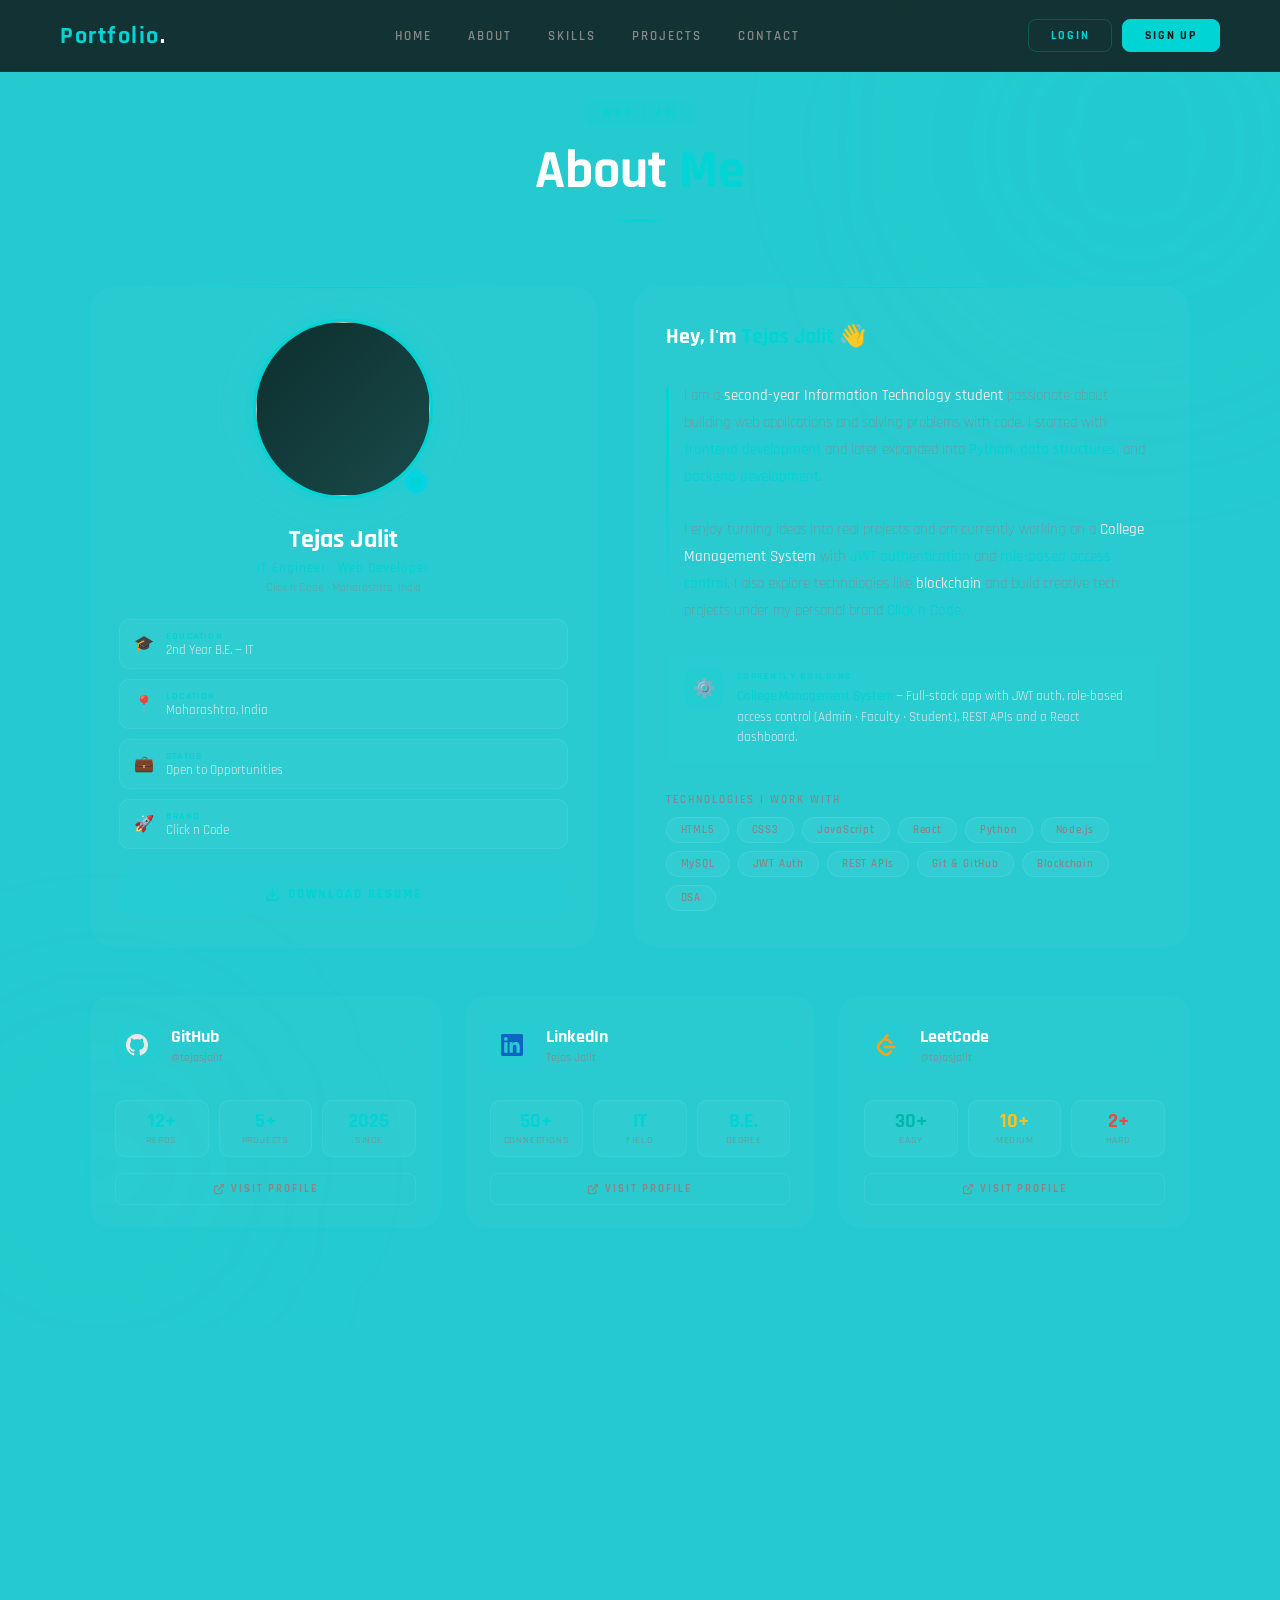
==== about.html @ 6018c525 "Add files via upload added all" ====
<!DOCTYPE html>
<html lang="en">

<head>
    <meta charset="UTF-8" />
    <meta name="viewport" content="width=device-width, initial-scale=1.0" />
    <title>Click n Code — Tejas Jalit</title>

    <!-- Google Font -->
    <link href="https://fonts.googleapis.com/css2?family=Poppins:wght@400;500;600;700&display=swap" rel="stylesheet">

    <!-- CSS Files -->
    <link rel="stylesheet" href="css/style.css" />
    <link rel="stylesheet" href="css/resposive.css" />
</head>
  <style>
    *, *::before, *::after { box-sizing: border-box; margin: 0; padding: 0; }

    :root {
      --bg:         #02d4eb;
      --card-bg:     rgba(255,255,255,0.03);
      --cyan:        #00d4d4;
      --cyan-dim:    rgba(0,212,212,0.10);
      --cyan-mid:    rgba(0,212,212,0.18);
      --cyan-glow:   rgba(0,212,212,0.30);
      --cyan-border: rgba(0,212,212,0.22);
      --text:        #e8e8e8;
      --muted:       #888;
      --muted2:      #555;
    }

    body {
      background: var(--bg);
      font-family: 'Exo 2', sans-serif;
      color: var(--text);
      min-height: 100vh;
    }

    /* ══ SECTION ═══════════════════════════════════ */
    .about-section {
      position: relative;
      padding: 100px 60px;
      overflow: hidden;
    }

    /* blobs */
    .blob {
      position: absolute; border-radius: 50%;
      filter: blur(100px); pointer-events: none; z-index: 0;
    }
    .blob-1 { width:450px; height:450px; background:rgba(0,212,212,0.06); top:-80px; right:-80px; }
    .blob-2 { width:320px; height:320px; background:rgba(0,212,212,0.04); bottom:0; left:-60px; }

    /* ══ HEADER ════════════════════════════════════ */
    .section-header {
      position: relative; z-index: 1;
      text-align: center; margin-bottom: 64px;
    }
    .section-tag {
      display: inline-block;
      font-family: 'Rajdhani', sans-serif;
      font-size: 11px; font-weight: 600;
      letter-spacing: 4px; text-transform: uppercase;
      color: var(--cyan);
      border: 1px solid var(--cyan-border);
      background: var(--cyan-dim);
      padding: 5px 18px; border-radius: 20px;
      margin-bottom: 16px;
    }
    .section-title {
      font-family: 'Rajdhani', sans-serif;
      font-size: clamp(36px, 5vw, 54px);
      font-weight: 700; color: #fff; line-height: 1.1;
    }
    .section-title span { color: var(--cyan); }
    .divider {
      width: 60px; height: 3px;
      background: linear-gradient(90deg, transparent, var(--cyan), transparent);
      margin: 18px auto 0; border-radius: 2px;
    }

    /* ══ MAIN LAYOUT ═══════════════════════════════ */
    .about-layout {
      position: relative; z-index: 1;
      display: grid;
      grid-template-columns: 1fr 1.1fr;
      gap: 36px;
      max-width: 1100px;
      margin: 0 auto 48px;
    }

    /* ══ LEFT – PHOTO CARD ═════════════════════════ */
    .photo-card {
      background: var(--card-bg);
      border: 1px solid var(--cyan-border);
      border-radius: 24px;
      padding: 32px 28px;
      backdrop-filter: blur(16px);
      display: flex; flex-direction: column;
      align-items: center; gap: 24px;
      position: relative; overflow: hidden;
    }
    .photo-card::before {
      content: '';
      position: absolute; top: 0; left: 10%; right: 10%; height: 1px;
      background: linear-gradient(90deg, transparent, var(--cyan), transparent);
    }

    /* photo frame */
    .about-photo-wrap { position: relative; }
    .about-photo {
      width: 180px; height: 180px;
      border-radius: 50%;
      border: 3px solid var(--cyan);
      box-shadow: 0 0 0 8px rgba(0,212,212,0.08), 0 0 40px rgba(0,212,212,0.2);
      overflow: hidden;
      transition: box-shadow 0.4s, transform 0.4s;
    }
    .about-photo:hover {
      transform: scale(1.04);
      box-shadow: 0 0 0 10px rgba(0,212,212,0.12), 0 0 60px rgba(0,212,212,0.28);
    }
    .about-photo img { width:100%; height:100%; object-fit:cover; object-position:top; display:block; }
    .photo-placeholder {
      width:100%; height:100%;
      background: linear-gradient(135deg,#0d2e2e,#1a4a4a);
      display:flex; flex-direction:column; align-items:center; justify-content:center; gap:6px;
    }
    .photo-placeholder .initials {
      font-family:'Rajdhani',sans-serif; font-size:56px; font-weight:700; color:var(--cyan); line-height:1;
    }
    .photo-placeholder .ph-sub { font-size:10px; color:var(--muted); letter-spacing:2px; text-transform:uppercase; }

    /* availability ring */
    .avail-ring {
      position: absolute; bottom: 6px; right: 6px;
      width: 22px; height: 22px; border-radius: 50%;
      background: var(--bg);
      display: flex; align-items: center; justify-content: center;
      border: 2px solid var(--bg);
    }
    .avail-dot {
      width: 12px; height: 12px; border-radius: 50%;
      background: #00d4d4;
      box-shadow: 0 0 8px var(--cyan);
      animation: pulse 2s ease infinite;
    }
    @keyframes pulse {
      0%,100%{ box-shadow:0 0 6px var(--cyan); }
      50%    { box-shadow:0 0 16px var(--cyan),0 0 28px var(--cyan-glow); }
    }

    /* name block */
    .about-name {
      text-align: center;
    }
    .about-name h3 {
      font-family: 'Rajdhani', sans-serif;
      font-size: 26px; font-weight: 700; color: #fff;
      margin-bottom: 4px;
    }
    .about-name .role {
      font-size: 13px; color: var(--cyan);
      font-weight: 500; letter-spacing: 1px;
    }
    .about-name .college {
      font-size: 12px; color: var(--muted);
      font-weight: 300; margin-top: 4px;
    }

    /* quick info pills */
    .info-pills {
      display: flex; flex-direction: column; gap: 10px; width: 100%;
    }
    .info-pill {
      display: flex; align-items: center; gap: 12px;
      padding: 10px 14px;
      background: rgba(255,255,255,0.025);
      border: 1px solid rgba(255,255,255,0.06);
      border-radius: 10px;
      font-size: 13px;
      transition: all 0.25s;
    }
    .info-pill:hover {
      background: var(--cyan-dim);
      border-color: var(--cyan-border);
    }
    .pill-icon { font-size: 16px; flex-shrink:0; }
    .pill-label { font-size: 10px; color: var(--cyan); font-weight:600; letter-spacing:1.2px; text-transform:uppercase; display:block; }
    .pill-val   { font-size: 13px; color: var(--text); font-weight:400; }

    /* download cv btn */
    .btn-cv {
      width: 100%;
      font-family: 'Rajdhani', sans-serif;
      font-size: 13px; font-weight: 700;
      letter-spacing: 2px; text-transform: uppercase;
      padding: 12px 0; border-radius: 12px;
      border: 1px solid var(--cyan-border);
      background: var(--cyan-dim);
      color: var(--cyan); cursor: pointer;
      text-decoration: none; text-align: center;
      display: flex; align-items: center; justify-content: center; gap: 8px;
      transition: all 0.3s;
    }
    .btn-cv:hover {
      background: var(--cyan-mid);
      border-color: var(--cyan);
      box-shadow: 0 0 20px var(--cyan-glow);
      transform: translateY(-2px);
    }

    /* ══ RIGHT – BIO CARD ══════════════════════════ */
    .bio-card {
      background: var(--card-bg);
      border: 1px solid var(--cyan-border);
      border-radius: 24px;
      padding: 36px 32px;
      backdrop-filter: blur(16px);
      display: flex; flex-direction: column; gap: 28px;
      position: relative; overflow: hidden;
    }
    .bio-card::before {
      content: '';
      position: absolute; top: 0; left: 10%; right: 10%; height: 1px;
      background: linear-gradient(90deg, transparent, var(--cyan), transparent);
    }

    .bio-heading {
      font-family: 'Rajdhani', sans-serif;
      font-size: 22px; font-weight: 700; color: #fff;
      margin-bottom: 4px;
    }
    .bio-heading span { color: var(--cyan); }

    /* paragraph */
    .bio-text {
      font-size: 14.5px; color: var(--muted);
      line-height: 1.85; font-weight: 300;
      position: relative;
      padding-left: 18px;
    }
    .bio-text::before {
      content: '';
      position: absolute; left: 0; top: 4px; bottom: 4px;
      width: 3px; border-radius: 2px;
      background: linear-gradient(to bottom, var(--cyan), transparent);
    }
    .bio-text strong { color: var(--text); font-weight: 500; }
    .bio-text .highlight {
      color: var(--cyan); font-weight: 500;
    }

    /* ── currently working on ── */
    .currently-card {
      background: rgba(0,212,212,0.04);
      border: 1px solid var(--cyan-border);
      border-radius: 14px;
      padding: 16px 18px;
      display: flex; align-items: flex-start; gap: 14px;
    }
    .curr-icon {
      width: 38px; height: 38px; border-radius: 10px;
      background: var(--cyan-dim); border: 1px solid var(--cyan-border);
      display: flex; align-items: center; justify-content: center;
      font-size: 18px; flex-shrink: 0;
    }
    .curr-label {
      font-size: 10px; font-weight:600; letter-spacing:1.5px;
      text-transform:uppercase; color:var(--cyan); margin-bottom:4px;
    }
    .curr-text { font-size: 13px; color: var(--text); line-height: 1.6; }
    .curr-text em { color: var(--cyan); font-style: normal; font-weight:500; }

    /* ── skill chips ── */
    .skill-chips-label {
      font-family: 'Rajdhani', sans-serif;
      font-size: 11px; font-weight:600; letter-spacing:2px;
      text-transform:uppercase; color:var(--muted); margin-bottom:10px;
    }
    .skill-chips {
      display: flex; flex-wrap: wrap; gap: 8px;
    }
    .chip {
      font-size: 11px; font-weight:600; letter-spacing:0.8px;
      padding: 5px 14px; border-radius: 20px;
      background: rgba(255,255,255,0.04);
      border: 1px solid rgba(255,255,255,0.08);
      color: var(--muted);
      transition: all 0.25s;
      cursor: default;
    }
    .chip:hover {
      background: var(--cyan-dim);
      border-color: var(--cyan-border);
      color: var(--cyan);
    }

    /* ══ PROFILE SHOWCASES ═════════════════════════ */
    .profiles-row {
      position: relative; z-index: 1;
      display: grid;
      grid-template-columns: repeat(3, 1fr);
      gap: 24px;
      max-width: 1100px;
      margin: 0 auto;
    }

    .profile-card {
      background: var(--card-bg);
      border: 1px solid var(--cyan-border);
      border-radius: 20px;
      padding: 26px 24px 22px;
      backdrop-filter: blur(16px);
      position: relative; overflow: hidden;
      text-decoration: none; color: inherit;
      transition: transform 0.35s, box-shadow 0.35s, border-color 0.35s;
      display: flex; flex-direction: column; gap: 16px;
    }
    .profile-card::before {
      content: '';
      position: absolute; inset: 0;
      background: linear-gradient(135deg, rgba(0,212,212,0.05), transparent 60%);
      opacity: 0; transition: opacity 0.35s;
    }
    /* glare */
    .profile-card::after {
      content: '';
      position: absolute; top:0; left:-80%;
      width:60%; height:100%;
      background: linear-gradient(105deg, transparent, rgba(255,255,255,0.03), transparent);
      transform: skewX(-20deg);
      transition: left 0.6s ease;
    }
    .profile-card:hover { transform: translateY(-6px); border-color: var(--cyan); box-shadow: 0 14px 44px rgba(0,212,212,0.14); }
    .profile-card:hover::before { opacity: 1; }
    .profile-card:hover::after  { left: 140%; }

    /* platform header */
    .pc-header {
      display: flex; align-items: center; gap: 12px;
    }
    .pc-logo {
      width: 44px; height: 44px; border-radius: 12px;
      background: var(--cyan-dim); border: 1px solid var(--cyan-border);
      display: flex; align-items: center; justify-content: center;
      font-size: 22px; flex-shrink: 0;
      transition: box-shadow 0.3s;
    }
    .profile-card:hover .pc-logo { box-shadow: 0 0 18px var(--cyan-glow); }
    .pc-platform {
      font-family: 'Rajdhani', sans-serif;
      font-size: 18px; font-weight: 700; color: #fff;
    }
    .pc-handle {
      font-size: 12px; color: var(--muted); margin-top: 2px;
    }
    .pc-arrow {
      margin-left: auto; font-size: 18px; color: var(--cyan-border);
      transition: color 0.3s, transform 0.3s;
    }
    .profile-card:hover .pc-arrow { color: var(--cyan); transform: translate(3px,-3px); }

    /* divider line */
    .pc-line {
      height: 1px;
      background: linear-gradient(90deg, var(--cyan-border), transparent);
    }

    /* stats grid */
    .pc-stats {
      display: grid; grid-template-columns: repeat(3,1fr); gap: 10px;
    }
    .pc-stat {
      text-align: center;
      padding: 10px 6px;
      background: rgba(255,255,255,0.025);
      border: 1px solid rgba(255,255,255,0.05);
      border-radius: 10px;
      transition: background 0.25s, border-color 0.25s;
    }
    .profile-card:hover .pc-stat {
      background: var(--cyan-dim);
      border-color: rgba(0,212,212,0.18);
    }
    .pc-stat-n {
      font-family: 'Rajdhani', sans-serif;
      font-size: 20px; font-weight: 700; color: var(--cyan); line-height: 1;
    }
    .pc-stat-l {
      font-size: 9.5px; color: var(--muted);
      letter-spacing: 0.8px; text-transform: uppercase; margin-top: 3px;
    }

    /* visit link */
    .pc-visit {
      display: flex; align-items: center; justify-content: center; gap: 6px;
      font-family: 'Rajdhani', sans-serif;
      font-size: 11px; font-weight: 700;
      letter-spacing: 2px; text-transform: uppercase;
      color: var(--muted);
      padding: 8px;
      border: 1px solid rgba(255,255,255,0.06);
      border-radius: 8px;
      transition: all 0.25s;
    }
    .profile-card:hover .pc-visit {
      color: var(--cyan); border-color: var(--cyan-border);
      background: var(--cyan-dim);
    }

    /* ══ ANIMATIONS ════════════════════════════════ */
    @keyframes fadeUp {
      from { opacity:0; transform:translateY(24px); }
      to   { opacity:1; transform:translateY(0); }
    }
    .about-layout, .profiles-row { animation: fadeUp 0.6s ease both; }
    .profiles-row { animation-delay: 0.2s; }

    /* ══ RESPONSIVE ════════════════════════════════ */
    @media (max-width: 900px) {
      .about-layout { grid-template-columns: 1fr; }
      .profiles-row { grid-template-columns: 1fr; }
      .about-section { padding: 70px 24px; }
    }
    @media (max-width: 600px) {
      .bio-card { padding: 24px 18px; }
    }
  </style>
<body>
    <div class="container scroll-box">
        <!-- Navbar -->





        <div id="navbar"></div>

<script>
fetch("navbar.html")
  .then(response => response.text())
  .then(data => {
    document.getElementById("navbar").innerHTML = data;
  });
</script>

     <section class="about-section" id="about">

  <div class="blob blob-1"></div>
  <div class="blob blob-2"></div>

  <!-- Header -->
  <div class="section-header">
    <div class="section-tag">Who I Am</div>
    <h2 class="section-title">About <span>Me</span></h2>
    <div class="divider"></div>
  </div>

  <!-- Top layout -->
  <div class="about-layout">

    <!-- LEFT – Photo + Info -->
    <div class="photo-card">

      <div class="about-photo-wrap">
        <div class="about-photo">
          <!-- Replace with your photo: <img src="your-photo.jpg" alt="Tejas Jalit"> -->
          <div class="photo-placeholder">
            <img src="./images/2.png" alt="">
          </div>
        </div>
        <div class="avail-ring"><div class="avail-dot"></div></div>
      </div>

      <div class="about-name">
        <h3>Tejas Jalit</h3>
        <div class="role">IT Engineer · Web Developer</div>
        <div class="college">Click n Code · Maharashtra, India</div>
      </div>

      <div class="info-pills">
        <div class="info-pill">
          <span class="pill-icon">🎓</span>
          <div>
            <span class="pill-label">Education</span>
            <span class="pill-val">2nd Year B.E. — IT</span>
          </div>
        </div>
        <div class="info-pill">
          <span class="pill-icon">📍</span>
          <div>
            <span class="pill-label">Location</span>
            <span class="pill-val">Maharashtra, India</span>
          </div>
        </div>
        <div class="info-pill">
          <span class="pill-icon">💼</span>
          <div>
            <span class="pill-label">Status</span>
            <span class="pill-val">Open to Opportunities</span>
          </div>
        </div>
        <div class="info-pill">
          <span class="pill-icon">🚀</span>
          <div>
            <span class="pill-label">Brand</span>
            <span class="pill-val">Click n Code</span>
          </div>
        </div>
      </div>

      <a href="resume.pdf" download class="btn-cv">
        <svg width="15" height="15" viewBox="0 0 24 24" fill="none" stroke="currentColor" stroke-width="2.5" stroke-linecap="round"><path d="M21 15v4a2 2 0 0 1-2 2H5a2 2 0 0 1-2-2v-4"/><polyline points="7 10 12 15 17 10"/><line x1="12" y1="15" x2="12" y2="3"/></svg>
        Download Resume
      </a>

    </div>

    <!-- RIGHT – Bio -->
    <div class="bio-card">

      <div>
        <div class="bio-heading">Hey, I'm <span>Tejas Jalit</span> 👋</div>
      </div>

      <p class="bio-text">
        I am a <strong>second-year Information Technology student</strong> passionate about building web applications and solving problems with code. I started with <span class="highlight">frontend development</span> and later expanded into <span class="highlight">Python, data structures,</span> and <span class="highlight">backend development</span>.
        <br><br>
        I enjoy turning ideas into real projects and am currently working on a <strong>College Management System</strong> with <span class="highlight">JWT authentication</span> and <span class="highlight">role-based access control</span>. I also explore technologies like <strong>blockchain</strong> and build creative tech projects under my personal brand <span class="highlight">Click n Code</span>.
      </p>

      <!-- Currently working on -->
      <div class="currently-card">
        <div class="curr-icon">⚙️</div>
        <div>
          <div class="curr-label">Currently Building</div>
          <div class="curr-text">
            <em>College Management System</em> — Full-stack app with
            JWT auth, role-based access control (Admin · Faculty · Student),
            REST APIs and a React dashboard.
          </div>
        </div>
      </div>

      <!-- Skills I use -->
      <div>
        <div class="skill-chips-label">Technologies I work with</div>
        <div class="skill-chips">
          <span class="chip">HTML5</span>
          <span class="chip">CSS3</span>
          <span class="chip">JavaScript</span>
          <span class="chip">React</span>
          <span class="chip">Python</span>
          <span class="chip">Node.js</span>
          <span class="chip">MySQL</span>
          <span class="chip">JWT Auth</span>
          <span class="chip">REST APIs</span>
          <span class="chip">Git & GitHub</span>
          <span class="chip">Blockchain</span>
          <span class="chip">DSA</span>
        </div>
      </div>

    </div>

  </div><!-- /about-layout -->

  <!-- ══ Profile Showcases ══ -->
  <div class="profiles-row">

    <!-- GitHub -->
    <a href="https://github.com/tejasjalit" target="_blank" class="profile-card">
      <div class="pc-header">
        <div class="pc-logo">
          <svg width="22" height="22" viewBox="0 0 24 24" fill="#e8e8e8"><path d="M12 0C5.37 0 0 5.37 0 12c0 5.31 3.435 9.795 8.205 11.385.6.105.825-.255.825-.57 0-.285-.015-1.23-.015-2.235-3.015.555-3.795-.735-4.035-1.41-.135-.345-.72-1.41-1.23-1.695-.42-.225-1.02-.78-.015-.795.945-.015 1.62.87 1.845 1.23 1.08 1.815 2.805 1.305 3.495.99.105-.78.42-1.305.765-1.605-2.67-.3-5.46-1.335-5.46-5.925 0-1.305.465-2.385 1.23-3.225-.12-.3-.54-1.53.12-3.18 0 0 1.005-.315 3.3 1.23.96-.27 1.98-.405 3-.405s2.04.135 3 .405c2.295-1.56 3.3-1.23 3.3-1.23.66 1.65.24 2.88.12 3.18.765.84 1.23 1.905 1.23 3.225 0 4.605-2.805 5.625-5.475 5.925.435.375.81 1.095.81 2.22 0 1.605-.015 2.895-.015 3.3 0 .315.225.69.825.57A12.02 12.02 0 0 0 24 12c0-6.63-5.37-12-12-12z"/></svg>
        </div>
        <div>
          <div class="pc-platform">GitHub</div>
          <div class="pc-handle">@tejasjalit</div>
        </div>
        <span class="pc-arrow">↗</span>
      </div>
      <div class="pc-line"></div>
      <div class="pc-stats">
        <div class="pc-stat">
          <div class="pc-stat-n">12+</div>
          <div class="pc-stat-l">Repos</div>
        </div>
        <div class="pc-stat">
          <div class="pc-stat-n">5+</div>
          <div class="pc-stat-l">Projects</div>
        </div>
        <div class="pc-stat">
          <div class="pc-stat-n">2025</div>
          <div class="pc-stat-l">Since</div>
        </div>
      </div>
      <div class="pc-visit">
        <svg width="12" height="12" viewBox="0 0 24 24" fill="none" stroke="currentColor" stroke-width="2.5"><path d="M18 13v6a2 2 0 0 1-2 2H5a2 2 0 0 1-2-2V8a2 2 0 0 1 2-2h6"/><polyline points="15 3 21 3 21 9"/><line x1="10" y1="14" x2="21" y2="3"/></svg>
        Visit Profile
      </div>
    </a>

    <!-- LinkedIn -->
    <a href="https://linkedin.com/in/tejasjalit" target="_blank" class="profile-card">
      <div class="pc-header">
        <div class="pc-logo">
          <svg width="22" height="22" viewBox="0 0 24 24" fill="#0a66c2"><path d="M20.447 20.452h-3.554v-5.569c0-1.328-.027-3.037-1.852-3.037-1.853 0-2.136 1.445-2.136 2.939v5.667H9.351V9h3.414v1.561h.046c.477-.9 1.637-1.85 3.37-1.85 3.601 0 4.267 2.37 4.267 5.455v6.286zM5.337 7.433a2.062 2.062 0 0 1-2.063-2.065 2.064 2.064 0 1 1 2.063 2.065zm1.782 13.019H3.555V9h3.564v11.452zM22.225 0H1.771C.792 0 0 .774 0 1.729v20.542C0 23.227.792 24 1.771 24h20.451C23.2 24 24 23.227 24 22.271V1.729C24 .774 23.2 0 22.222 0h.003z"/></svg>
        </div>
        <div>
          <div class="pc-platform">LinkedIn</div>
          <div class="pc-handle">Tejas Jalit</div>
        </div>
        <span class="pc-arrow">↗</span>
      </div>
      <div class="pc-line"></div>
      <div class="pc-stats">
        <div class="pc-stat">
          <div class="pc-stat-n">50+</div>
          <div class="pc-stat-l">Connections</div>
        </div>
        <div class="pc-stat">
          <div class="pc-stat-n">IT</div>
          <div class="pc-stat-l">Field</div>
        </div>
        <div class="pc-stat">
          <div class="pc-stat-n">B.E.</div>
          <div class="pc-stat-l">Degree</div>
        </div>
      </div>
      <div class="pc-visit">
        <svg width="12" height="12" viewBox="0 0 24 24" fill="none" stroke="currentColor" stroke-width="2.5"><path d="M18 13v6a2 2 0 0 1-2 2H5a2 2 0 0 1-2-2V8a2 2 0 0 1 2-2h6"/><polyline points="15 3 21 3 21 9"/><line x1="10" y1="14" x2="21" y2="3"/></svg>
        Visit Profile
      </div>
    </a>

    <!-- LeetCode -->
    <a href="https://leetcode.com/tejasjalit" target="_blank" class="profile-card">
      <div class="pc-header">
        <div class="pc-logo">
          <svg width="22" height="22" viewBox="0 0 24 24" fill="#ffa116"><path d="M13.483 0a1.374 1.374 0 0 0-.961.438L7.116 6.226l-3.854 4.126a5.266 5.266 0 0 0-1.209 2.104 5.35 5.35 0 0 0-.125.513 5.527 5.527 0 0 0 .062 2.362 5.83 5.83 0 0 0 .349 1.017 5.938 5.938 0 0 0 1.271 1.818l4.277 4.193.039.038c2.248 2.165 5.852 2.133 8.063-.074l2.396-2.392c.54-.54.54-1.414.003-1.955a1.378 1.378 0 0 0-1.951-.003l-2.396 2.392a3.021 3.021 0 0 1-4.205.038l-.02-.019-4.276-4.193c-.652-.64-.972-1.469-.948-2.263a2.68 2.68 0 0 1 .066-.523 2.545 2.545 0 0 1 .619-1.164L9.13 8.114c1.058-1.134 3.204-1.27 4.43-.278l3.501 2.831c.593.48 1.461.387 1.94-.207a1.384 1.384 0 0 0-.207-1.943l-3.5-2.831c-.8-.647-1.766-1.045-2.774-1.202l2.015-2.158A1.384 1.384 0 0 0 13.483 0zm-2.866 12.815a1.38 1.38 0 0 0-1.38 1.382 1.38 1.38 0 0 0 1.38 1.382H20.79a1.38 1.38 0 0 0 1.38-1.382 1.38 1.38 0 0 0-1.38-1.382z"/></svg>
        </div>
        <div>
          <div class="pc-platform">LeetCode</div>
          <div class="pc-handle">@tejasjalit</div>
        </div>
        <span class="pc-arrow">↗</span>
      </div>
      <div class="pc-line"></div>
      <div class="pc-stats">
        <div class="pc-stat">
          <div class="pc-stat-n" style="color:#00b8a9">30+</div>
          <div class="pc-stat-l">Easy</div>
        </div>
        <div class="pc-stat">
          <div class="pc-stat-n" style="color:#ffc01e">10+</div>
          <div class="pc-stat-l">Medium</div>
        </div>
        <div class="pc-stat">
          <div class="pc-stat-n" style="color:#ef4743">2+</div>
          <div class="pc-stat-l">Hard</div>
        </div>
      </div>
      <div class="pc-visit">
        <svg width="12" height="12" viewBox="0 0 24 24" fill="none" stroke="currentColor" stroke-width="2.5"><path d="M18 13v6a2 2 0 0 1-2 2H5a2 2 0 0 1-2-2V8a2 2 0 0 1 2-2h6"/><polyline points="15 3 21 3 21 9"/><line x1="10" y1="14" x2="21" y2="3"/></svg>
        Visit Profile
      </div>
    </a>

  </div><!-- /profiles-row -->

</section>











    </div>

</body>

</html>
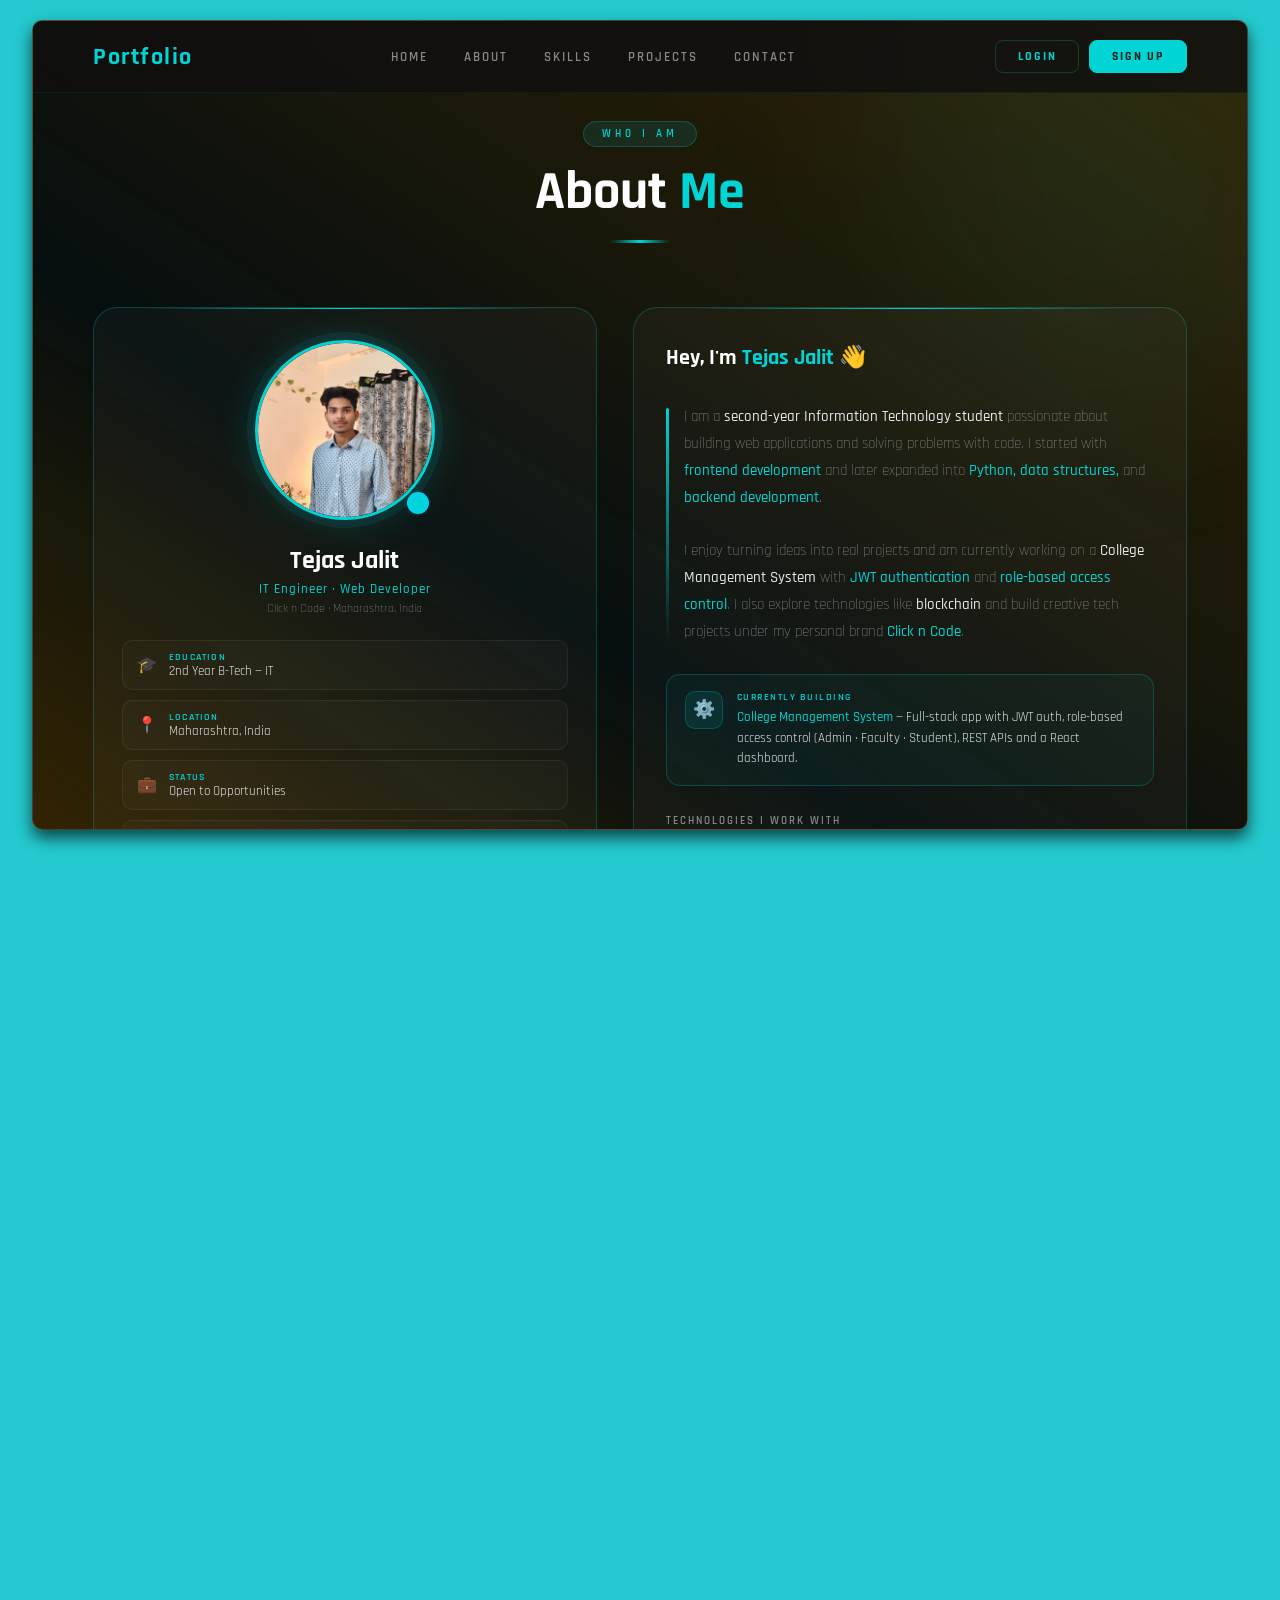
==== commit edfa15fa: "Update personal details and statistics in about and contact pages" ====
--- a/about.html
+++ b/about.html
@@ -484,7 +484,7 @@
           <span class="pill-icon">🎓</span>
           <div>
             <span class="pill-label">Education</span>
-            <span class="pill-val">2nd Year B.E. — IT</span>
+            <span class="pill-val">2nd Year B-Tech — IT</span>
           </div>
         </div>
         <div class="info-pill">
@@ -584,11 +584,11 @@
       <div class="pc-line"></div>
       <div class="pc-stats">
         <div class="pc-stat">
-          <div class="pc-stat-n">12+</div>
+          <div class="pc-stat-n">30+</div>
           <div class="pc-stat-l">Repos</div>
         </div>
         <div class="pc-stat">
-          <div class="pc-stat-n">5+</div>
+          <div class="pc-stat-n">3+</div>
           <div class="pc-stat-l">Projects</div>
         </div>
         <div class="pc-stat">
@@ -617,7 +617,7 @@
       <div class="pc-line"></div>
       <div class="pc-stats">
         <div class="pc-stat">
-          <div class="pc-stat-n">50+</div>
+          <div class="pc-stat-n">500+</div>
           <div class="pc-stat-l">Connections</div>
         </div>
         <div class="pc-stat">
@@ -625,7 +625,7 @@
           <div class="pc-stat-l">Field</div>
         </div>
         <div class="pc-stat">
-          <div class="pc-stat-n">B.E.</div>
+          <div class="pc-stat-n">B-Tech</div>
           <div class="pc-stat-l">Degree</div>
         </div>
       </div>
@@ -650,15 +650,15 @@
       <div class="pc-line"></div>
       <div class="pc-stats">
         <div class="pc-stat">
-          <div class="pc-stat-n" style="color:#00b8a9">30+</div>
+          <div class="pc-stat-n" style="color:#00b8a9">40+</div>
           <div class="pc-stat-l">Easy</div>
         </div>
         <div class="pc-stat">
-          <div class="pc-stat-n" style="color:#ffc01e">10+</div>
+          <div class="pc-stat-n" style="color:#ffc01e">30+</div>
           <div class="pc-stat-l">Medium</div>
         </div>
         <div class="pc-stat">
-          <div class="pc-stat-n" style="color:#ef4743">2+</div>
+          <div class="pc-stat-n" style="color:#ef4743">3+</div>
           <div class="pc-stat-l">Hard</div>
         </div>
       </div>
--- a/css/style.css
+++ b/css/style.css
@@ -0,0 +1,1104 @@
+:root {
+  --main-color: #02d4eb;
+  --secondary-color: #00d9ff;
+  --text-color: #333;
+  --bg-color: #f9f9f9;
+}
+
+:root {
+  --primary-color: #4a6bff;
+  --secondary-color: #f8f9fa;
+  --accent-color: #ff7e5f;
+  --text-color: #333;
+  --light-text: #6c757d;
+  --border-radius: 8px;
+  --box-shadow: 0 4px 20px rgba(0, 0, 0, 0.1);
+  --transition: all 0.3s ease;
+}
+
+body {
+  margin: 0;
+  font-family: "Poppins", sans-serif;
+  background-color: var(--main-color);
+  display: flex;
+  color: #f9f9f9;
+  justify-content: center;
+  align-items: flex-start;
+  min-height: 100vh;
+  height: 200px;
+  overflow: hidden;
+
+}
+
+.container {
+  width: 95%;
+  height: 90vh;
+  margin-top: 20px;
+  border-radius: 10px;
+  background: linear-gradient(
+    to top right,
+    rgb(50, 35, 2) 0%,
+    rgba(4, 4, 4, 0.427) 35%,
+    rgb(53, 36, 3) 100%
+  );
+  box-shadow: 0 8px 16px rgba(1, 1, 1, 0.655);
+  padding-bottom: 20px;
+  overflow: hidden;
+  
+
+  background-color: rgba(6, 6, 6, 0.918);
+
+  border: 1px solid rgba(255, 255, 255, 0.2);
+  backdrop-filter: blur(10px);
+  -webkit-backdrop-filter: blur(10px);
+  /* For Safari */
+
+}
+.scroll-box {
+  
+    overflow-y: scroll;
+
+    scrollbar-width: none;
+    /* Firefox */
+    -ms-overflow-style: none;
+    /* IE/Edge */
+}
+
+.scroll-box::-webkit-scrollbar {
+    display: none;
+    /* Chrome, Safari */
+}
+.content {
+  display: flex;
+  justify-content: center;
+  align-items: center;
+  /* flex-direction: column; */
+}
+
+
+/* -------------------navbar---------------------- */
+/* ═══════════════════════════════════════════════════
+   NAVBAR CSS — Tejas Jalit Portfolio
+   Fonts: Rajdhani (display) + Exo 2 (body)
+   Colors: #1a1a1a bg · #00d4d4 cyan accent
+   ═══════════════════════════════════════════════════ */
+
+/* ── CSS Variables ──────────────────────────────── */
+:root {
+    --bg: #1a1a1a;
+    --nav-bg: transparent;
+    --nav-scrolled: rgba(13, 13, 13, 0.96);
+    --cyan: #00d4d4;
+    --cyan-dim: rgba(0, 212, 212, 0.12);
+    --cyan-mid: rgba(0, 212, 212, 0.20);
+    --cyan-glow: rgba(0, 212, 212, 0.35);
+    --cyan-border: rgba(0, 212, 212, 0.25);
+    --text: #e8e8e8;
+    --muted: #888888;
+    --nav-height: 72px;
+}
+
+/* ── Reset ──────────────────────────────────────── */
+*,
+*::before,
+*::after {
+    box-sizing: border-box;
+    margin: 0;
+    padding: 0;
+}
+
+body {
+    background: var(--bg);
+    font-family: 'Exo 2', sans-serif;
+    color: var(--text);
+}
+
+/* ══════════════════════════════════════════════════
+   NAVBAR
+══════════════════════════════════════════════════ */
+.navbar {
+    position: fixed;
+    top: 0;
+    left: 0;
+    right: 0;
+    z-index: 999;
+
+    height: var(--nav-height);
+    padding: 0 56px;
+
+    display: flex;
+    align-items: center;
+    justify-content: space-between;
+    gap: 24px;
+
+    background: var(--nav-bg);
+    /* backdrop-filter: blur(22px); */
+    /* -webkit-backdrop-filter: blur(22px); */
+    /* border-bottom: 1px solid rgba(0, 212, 212, 0.07); */
+
+    transition: background 0.35s ease, box-shadow 0.35s ease, border-color 0.35s ease;
+}
+
+/* scrolled state */
+.navbar.scrolled {
+    background: var(--nav-scrolled);
+    box-shadow: 0 4px 32px rgba(0, 0, 0, 0.45);
+    border-bottom-color: var(--cyan-border);
+}
+
+/* ── Logo ───────────────────────────────────────── */
+.logo a {
+    font-family: 'Rajdhani', sans-serif;
+    font-size: 26px;
+    font-weight: 700;
+    color: var(--cyan);
+    text-decoration: none;
+    letter-spacing: 0.5px;
+    transition: text-shadow 0.3s;
+}
+
+.logo a:hover {
+    text-shadow: 0 0 18px var(--cyan-glow);
+}
+
+.logo-dot {
+    color: #ffffff;
+}
+
+/* ── Nav Items (desktop) ────────────────────────── */
+.nav-items {
+    list-style: none;
+    display: flex;
+    align-items: center;
+    gap: 4px;
+    flex: 1;
+    justify-content: center;
+}
+
+.nav-link {
+    font-family: 'Rajdhani', sans-serif;
+    font-size: 13px;
+    font-weight: 600;
+    letter-spacing: 1.8px;
+    text-transform: uppercase;
+    color: var(--muted);
+    text-decoration: none;
+    padding: 8px 16px;
+    border-radius: 8px;
+
+    position: relative;
+    transition: color 0.28s ease, background 0.28s ease;
+}
+
+/* animated underline */
+.nav-link::after {
+    content: '';
+    position: absolute;
+    bottom: 4px;
+    left: 50%;
+    right: 50%;
+    height: 2px;
+    background: var(--cyan);
+    border-radius: 2px;
+    transition: left 0.3s ease, right 0.3s ease;
+}
+
+.nav-link:hover {
+    color: var(--cyan);
+    background: var(--cyan-dim);
+}
+
+.nav-link:hover::after,
+.nav-link.active::after {
+    left: 16px;
+    right: 16px;
+}
+
+/* active page link */
+.nav-link.active {
+    color: var(--cyan);
+}
+
+/* ── Action Buttons ─────────────────────────────── */
+.nav-actions {
+    display: flex;
+    align-items: center;
+    gap: 10px;
+    flex-shrink: 0;
+}
+
+/* shared button base */
+.btn-login,
+.btn-signup {
+    font-family: 'Rajdhani', sans-serif;
+    font-size: 12px;
+    font-weight: 700;
+    letter-spacing: 1.8px;
+    text-transform: uppercase;
+    text-decoration: none;
+    padding: 8px 22px;
+    border-radius: 8px;
+    cursor: pointer;
+    transition: all 0.28s ease;
+    white-space: nowrap;
+}
+
+/* Login – outlined */
+.btn-login {
+    color: var(--cyan);
+    border: 1px solid var(--cyan-border);
+    background: transparent;
+}
+
+.btn-login:hover {
+    background: var(--cyan-dim);
+    border-color: var(--cyan);
+    box-shadow: 0 0 16px var(--cyan-glow);
+}
+
+/* Sign Up – filled */
+.btn-signup {
+    color: #0d1a1a;
+    background: var(--cyan);
+    border: 1px solid var(--cyan);
+}
+
+.btn-signup:hover {
+    background: #00ffff;
+    border-color: #00ffff;
+    box-shadow: 0 0 22px var(--cyan-glow);
+    transform: translateY(-2px);
+}
+
+/* ── Hamburger (mobile) ─────────────────────────── */
+.hamburger {
+    display: none;
+    flex-direction: column;
+    justify-content: center;
+    gap: 5px;
+    width: 40px;
+    height: 40px;
+    padding: 8px;
+    background: transparent;
+    border: 1px solid var(--cyan-border);
+    border-radius: 8px;
+    cursor: pointer;
+    transition: border-color 0.28s, background 0.28s;
+    flex-shrink: 0;
+}
+
+.hamburger:hover {
+    border-color: var(--cyan);
+    background: var(--cyan-dim);
+}
+
+.hamburger span {
+    display: block;
+    width: 100%;
+    height: 2px;
+    background: var(--cyan);
+    border-radius: 2px;
+    transition: transform 0.35s ease, opacity 0.35s ease, width 0.35s ease;
+    transform-origin: center;
+}
+
+/* animated X when open */
+.hamburger.active span:nth-child(1) {
+    transform: translateY(7px) rotate(45deg);
+}
+
+.hamburger.active span:nth-child(2) {
+    opacity: 0;
+    width: 0;
+}
+
+.hamburger.active span:nth-child(3) {
+    transform: translateY(-7px) rotate(-45deg);
+}
+
+/* ══════════════════════════════════════════════════
+   MOBILE DRAWER
+══════════════════════════════════════════════════ */
+.mobile-drawer {
+    position: fixed;
+    top: var(--nav-height);
+    left: 0;
+    right: 0;
+    z-index: 998;
+
+    background: rgba(12, 12, 12, 0.97);
+    backdrop-filter: blur(24px);
+    -webkit-backdrop-filter: blur(24px);
+    border-bottom: 1px solid var(--cyan-border);
+
+    padding: 24px 28px 32px;
+    display: flex;
+    flex-direction: column;
+    gap: 6px;
+
+    /* hidden by default */
+    opacity: 0;
+    transform: translateY(-12px);
+    pointer-events: none;
+    transition: opacity 0.3s ease, transform 0.3s ease;
+}
+
+.mobile-drawer.open {
+    opacity: 1;
+    transform: translateY(0);
+    pointer-events: all;
+}
+
+.mobile-nav-items {
+    list-style: none;
+    display: flex;
+    flex-direction: column;
+    gap: 4px;
+}
+
+.mobile-nav-items a {
+    display: block;
+    font-family: 'Rajdhani', sans-serif;
+    font-size: 15px;
+    font-weight: 600;
+    letter-spacing: 2.5px;
+    text-transform: uppercase;
+    color: var(--muted);
+    text-decoration: none;
+    padding: 13px 18px;
+    border-radius: 10px;
+    border: 1px solid transparent;
+    transition: all 0.25s ease;
+}
+
+.mobile-nav-items a:hover,
+.mobile-nav-items a.active {
+    color: var(--cyan);
+    background: var(--cyan-dim);
+    border-color: var(--cyan-border);
+    padding-left: 24px;
+}
+
+.mobile-actions {
+    display: flex;
+    gap: 12px;
+    margin-top: 16px;
+    padding-top: 16px;
+    border-top: 1px solid rgba(255, 255, 255, 0.05);
+}
+
+.mobile-actions .btn-login,
+.mobile-actions .btn-signup {
+    flex: 1;
+    text-align: center;
+    padding: 11px 0;
+    border-radius: 10px;
+}
+
+/* ── Overlay ────────────────────────────────────── */
+.drawer-overlay {
+    position: fixed;
+    inset: 0;
+    z-index: 997;
+    background: rgba(0, 0, 0, 0.5);
+    backdrop-filter: blur(2px);
+    opacity: 0;
+    pointer-events: none;
+    transition: opacity 0.3s ease;
+}
+
+.drawer-overlay.show {
+    opacity: 1;
+    pointer-events: all;
+}
+
+/* ══════════════════════════════════════════════════
+   RESPONSIVE BREAKPOINTS
+══════════════════════════════════════════════════ */
+@media (max-width: 1024px) {
+    .navbar {
+        padding: 0 36px;
+    }
+}
+
+@media (max-width: 820px) {
+
+    .nav-items,
+    .nav-actions {
+        display: none;
+    }
+
+    .hamburger {
+        display: flex;
+    }
+
+    .navbar {
+        padding: 0 24px;
+    }
+}
+
+@media (max-width: 480px) {
+    .logo a {
+        font-size: 22px;
+    }
+}
+
+
+
+
+
+
+
+
+
+
+
+
+
+/*------------- content----------------------- */
+.left-section,
+.right-section {
+  flex: 1;
+  background-color: transparent;
+  border-radius: 10px;
+  box-shadow: 0 4px 10px rgba(0, 0, 0, 0.1);
+  height: 90vh;
+}
+
+.right-section {
+  display: flex;
+  justify-content: center;
+  align-items: center;
+  /* padding: 20px; */
+  margin-top: -10rem;
+}
+.image-container {
+  display: flex;
+  justify-content: center;
+  align-items: center;
+  /* padding: 20px; */
+}
+.right-section img {
+  border-radius: 50%;
+}
+
+.responsive-img {
+  max-width: 60%;
+  height: auto;
+  display: block;
+}
+
+.highlight {
+  color: var(--secondary-color);
+}
+.left-section {
+  padding: 50px;
+}
+
+.text1 {
+  line-height: 0.3rem;
+  margin-top: 1rem;
+  margin-bottom: 1rem;
+}
+.information {
+  font-size: 16px;
+  text-align: justify;
+  margin-top: -10px;
+}
+.text1:hover {
+  color: #d8f9f9;
+}
+
+/* ---------------------animations------------------ */
+.fade-in1 {
+  animation: fadeIn 0.8s ease-in-out;
+}
+
+@keyframes fadeIn {
+  0% {
+    opacity: 0;
+    transform: translateY(20px);
+  }
+
+  100% {
+    opacity: 1;
+    transform: translateY(0);
+  }
+}
+
+.fade-in2 {
+  animation: fadeIn 0.4s ease-in-out;
+}
+
+@keyframes fadeIn {
+  0% {
+    opacity: 0;
+    transform: translateY(5px);
+  }
+
+  100% {
+    opacity: 1;
+    transform: translateY(0);
+  }
+}
+
+/* Validation styles */
+.error {
+  color: #dc3545;
+  font-size: 14px;
+  margin-top: 5px;
+  display: none;
+}
+
+input.invalid,
+textarea.invalid {
+  border-color: #dc3545;
+}
+
+input.invalid:focus,
+textarea.invalid:focus {
+  box-shadow: 0 0 0 3px rgba(220, 53, 69, 0.2);
+}
+
+/* Success message */
+.success-message {
+  display: none;
+  text-align: center;
+  padding: 20px;
+  background-color: #d4edda;
+  color: #155724;
+  border-radius: var(--border-radius);
+  margin-top: 20px;
+}
+
+/*----------------- contact form --------- */
+:root {
+  --main-color: #02d4eb;
+  --secondary-color: #00d9ff;
+  --text-color: #333;
+  --bg-color: #f9f9f9;
+}
+
+/*----------- Contact Form Styles - Attractive and matching theme -----------*/
+
+.contact-container {
+  /* background: linear-gradient(135deg, #4a6bff, #ff7e5f); */
+  padding: 40px;
+  padding-top: 0px;
+  border-radius: 15px;
+  /* box-shadow: 0 8px 30px rgba(74, 107, 255, 0.6); */
+  max-width: 700px;
+  margin: 0px auto;
+  color: white;
+  font-family: "Poppins", sans-serif;
+  /* overflow-y: auto; */
+  scroll-behavior: smooth;
+  height: 90vh;
+  /* You can adjust this based on layout */
+}
+
+.contact-header {
+  text-align: center;
+  margin-bottom: 30px;
+}
+
+.contact-header h1 {
+  font-size: 2.8rem;
+  font-weight: 700;
+  margin-bottom: 10px;
+  /* text-shadow: 0 2px 8px rgba(0, 0, 0, 0.3); */
+}
+
+.contact-header p {
+  font-size: 1.2rem;
+  color: #f0e6e6cc;
+}
+
+.contact-form {
+  display: grid;
+  grid-template-columns: repeat(2, 1fr);
+  gap: 20px;
+}
+
+.form-group {
+  display: flex;
+  flex-direction: column;
+}
+
+.form-group.colspan-2 {
+  grid-column: span 2;
+}
+
+label {
+  margin-bottom: 8px;
+  font-weight: 600;
+  color: #f0e6e6cc;
+  /* text-shadow: 0 1px 3px rgba(0, 0, 0, 0.4); */
+}
+
+input,
+textarea {
+  padding: 12px 15px;
+  border-radius: 10px;
+  border: none;
+  font-size: 16px;
+  font-weight: 500;
+  background: rgba(255, 255, 255, 0.15);
+  color: var(--main-color);
+  /* box-shadow: inset 0 0 8px rgba(255, 255, 255, 0.2); */
+  transition:
+    background 0.3s ease,
+    box-shadow 0.3s ease;
+  outline: none;
+  resize: vertical;
+}
+
+input::placeholder,
+textarea::placeholder {
+  color: #f0e6e6cc;
+  font-weight: 400;
+}
+
+input:focus,
+textarea:focus {
+  /* background: rgba(255, 255, 255, 0.3); */
+  box-shadow: 0 0 10px 2px rgba(0, 241, 241, 0.7);
+}
+
+.success-message {
+  grid-column: span 2;
+  margin-top: 20px;
+  padding: 15px;
+  background-color: var(--text-color);
+  color: var(--main-color);
+  border-radius: 12px;
+  font-weight: 600;
+  text-align: center;
+  display: none;
+}
+
+@media (max-width: 768px) {
+  .contact-form {
+    grid-template-columns: 1fr;
+  }
+
+  .form-group.colspan-2 {
+    grid-column: span 1;
+  }
+}
+
+.contact-info {
+  height: 200px;
+}
+
+/* Firefox */
+.contact-container {
+  scrollbar-width: thin;
+  scrollbar-color: rgba(255, 255, 255, 0.3) transparent;
+}
+
+/* Chrome, Safari */
+.contact-container::-webkit-scrollbar {
+  width: 8px;
+}
+
+.contact-container::-webkit-scrollbar-track {
+  background: transparent;
+}
+
+.contact-container::-webkit-scrollbar-thumb {
+  background: rgba(255, 255, 255, 0.3);
+  border-radius: 10px;
+}
+
+.contact-container::-webkit-scrollbar-thumb:hover {
+  background: rgba(255, 255, 255, 0.5);
+}
+
+
+
+
+
+
+
+
+
+
+
+
+
+
+/* ---------------------------navbar------------------------------ */
+
+
+/* =============================================
+   NAVBAR STYLES — Tejas Jalit Portfolio
+   navbar.css
+   Requires Google Fonts (add to <head>):
+   <link href="https://fonts.googleapis.com/css2?family=Rajdhani:wght@600;700&family=Exo+2:wght@300;400;500&display=swap" rel="stylesheet" />
+============================================= */
+
+/* ── CSS Variables (sync with your root vars) ── */
+:root {
+  --nav-bg: rgba(17, 17, 17, 0.82);
+  --nav-bg-scrolled: rgba(12, 12, 12, 0.96);
+  --cyan: #00d4d4;
+  --cyan-dim: rgba(0, 212, 212, 0.10);
+  --cyan-mid: rgba(0, 212, 212, 0.18);
+  --cyan-glow: rgba(0, 212, 212, 0.32);
+  --cyan-border: rgba(0, 212, 212, 0.22);
+  --text: #e8e8e8;
+  --muted: #888;
+  --nav-height: 72px;
+  --drawer-bg: rgba(12, 12, 12, 0.98);
+}
+
+/* ══════════════════════════════════════
+   BASE NAV
+══════════════════════════════════════ */
+.navbar {
+  position: fixed;
+  top: 0;
+  left: 0;
+  right: 0;
+  z-index: 1000;
+  height: var(--nav-height);
+  padding: 0 60px;
+  display: flex;
+  align-items: center;
+  justify-content: space-between;
+  gap: 24px;
+
+  background: var(--nav-bg);
+  backdrop-filter: blur(20px);
+  -webkit-backdrop-filter: blur(20px);
+  border-bottom: 1px solid rgba(0, 212, 212, 0.07);
+
+  transition: background 0.35s ease, box-shadow 0.35s ease;
+}
+
+/* Scrolled state — JS adds this class */
+.navbar.scrolled {
+  background: var(--nav-bg-scrolled);
+  box-shadow: 0 4px 40px rgba(0, 0, 0, 0.5);
+  border-bottom-color: var(--cyan-border);
+}
+
+/* ══════════════════════════════════════
+   LOGO
+══════════════════════════════════════ */
+.nav-logo {
+  font-family: "Rajdhani", sans-serif;
+  font-size: 24px;
+  font-weight: 700;
+  color: var(--cyan);
+  letter-spacing: 1.5px;
+  text-decoration: none;
+  white-space: nowrap;
+  transition: opacity 0.25s;
+}
+
+.nav-logo:hover {
+  opacity: 0.8;
+}
+
+.nav-logo-dot {
+  color: #fff;
+}
+
+/* ══════════════════════════════════════
+   DESKTOP LINKS
+══════════════════════════════════════ */
+.nav-links {
+  list-style: none;
+  display: flex;
+  align-items: center;
+  gap: 4px;
+  margin: 0;
+  padding: 0;
+  flex: 1;
+  justify-content: center;
+}
+
+.nav-link {
+  font-family: "Rajdhani", sans-serif;
+  font-size: 13px;
+  font-weight: 600;
+  letter-spacing: 1.8px;
+  text-transform: uppercase;
+  color: var(--muted);
+  text-decoration: none;
+  padding: 7px 16px;
+  border-radius: 8px;
+  position: relative;
+  transition: color 0.25s, background 0.25s;
+}
+
+/* animated underline */
+.nav-link::after {
+  content: "";
+  position: absolute;
+  bottom: 3px;
+  left: 50%;
+  right: 50%;
+  height: 2px;
+  background: var(--cyan);
+  border-radius: 2px;
+  transition: left 0.3s ease, right 0.3s ease;
+}
+
+.nav-link:hover,
+.nav-link.active {
+  color: var(--cyan);
+}
+
+.nav-link:hover::after,
+.nav-link.active::after {
+  left: 16px;
+  right: 16px;
+}
+
+/* ══════════════════════════════════════
+   ACTION BUTTONS
+══════════════════════════════════════ */
+.nav-actions {
+  display: flex;
+  align-items: center;
+  gap: 10px;
+  flex-shrink: 0;
+}
+
+.nav-btn {
+  font-family: "Rajdhani", sans-serif;
+  font-size: 12px;
+  font-weight: 700;
+  letter-spacing: 1.8px;
+  text-transform: uppercase;
+  padding: 8px 22px;
+  border-radius: 8px;
+  text-decoration: none;
+  cursor: pointer;
+  white-space: nowrap;
+  transition: all 0.28s ease;
+  display: inline-block;
+}
+
+.nav-btn-outline {
+  border: 1px solid var(--cyan-border);
+  background: transparent;
+  color: var(--cyan);
+}
+
+.nav-btn-outline:hover {
+  background: var(--cyan-dim);
+  border-color: var(--cyan);
+  box-shadow: 0 0 16px var(--cyan-glow);
+}
+
+.nav-btn-filled {
+  border: 1px solid var(--cyan);
+  background: var(--cyan);
+  color: #0d1a1a;
+}
+
+.nav-btn-filled:hover {
+  background: #00ffff;
+  border-color: #00ffff;
+  box-shadow: 0 0 20px var(--cyan-glow);
+}
+
+/* ══════════════════════════════════════
+   HAMBURGER BUTTON
+══════════════════════════════════════ */
+.nav-hamburger {
+  display: none;
+  flex-direction: column;
+  justify-content: center;
+  gap: 5px;
+  width: 40px;
+  height: 40px;
+  padding: 8px;
+  background: transparent;
+  border: 1px solid var(--cyan-border);
+  border-radius: 8px;
+  cursor: pointer;
+  flex-shrink: 0;
+  transition: border-color 0.25s, background 0.25s;
+}
+
+.nav-hamburger:hover {
+  border-color: var(--cyan);
+  background: var(--cyan-dim);
+}
+
+.nav-hamburger span {
+  display: block;
+  width: 100%;
+  height: 2px;
+  background: var(--cyan);
+  border-radius: 2px;
+  transform-origin: center;
+  transition: transform 0.35s ease, opacity 0.25s ease, width 0.3s ease;
+}
+
+/* "X" state when open */
+.nav-hamburger.open span:nth-child(1) {
+  transform: translateY(7px) rotate(45deg);
+}
+
+.nav-hamburger.open span:nth-child(2) {
+  opacity: 0;
+  width: 0;
+}
+
+.nav-hamburger.open span:nth-child(3) {
+  transform: translateY(-7px) rotate(-45deg);
+}
+
+/* ══════════════════════════════════════
+   MOBILE DRAWER
+══════════════════════════════════════ */
+.nav-drawer {
+  display: none;
+  /* shown via JS class */
+  position: fixed;
+  top: var(--nav-height);
+  left: 0;
+  right: 0;
+  z-index: 999;
+
+  background: var(--drawer-bg);
+  backdrop-filter: blur(24px);
+  -webkit-backdrop-filter: blur(24px);
+  border-bottom: 1px solid var(--cyan-border);
+
+  padding: 20px 24px 28px;
+  flex-direction: column;
+  gap: 4px;
+
+  /* slide-down animation */
+  transform: translateY(-10px);
+  opacity: 0;
+  transition: transform 0.35s ease, opacity 0.3s ease;
+  pointer-events: none;
+}
+
+.nav-drawer.open {
+  display: flex;
+  transform: translateY(0);
+  opacity: 1;
+  pointer-events: all;
+}
+
+.drawer-links {
+  list-style: none;
+  margin: 0;
+  padding: 0;
+  display: flex;
+  flex-direction: column;
+  gap: 2px;
+}
+
+/* override base .nav-link styles for drawer */
+.nav-drawer .nav-link {
+  display: block;
+  font-size: 15px;
+  letter-spacing: 2.5px;
+  padding: 12px 18px;
+  border-radius: 10px;
+}
+
+.nav-drawer .nav-link::after {
+  display: none;
+}
+
+.nav-drawer .nav-link:hover,
+.nav-drawer .nav-link.active {
+  background: var(--cyan-dim);
+  color: var(--cyan);
+}
+
+.drawer-actions {
+  display: flex;
+  gap: 10px;
+  margin-top: 16px;
+}
+
+.drawer-actions .nav-btn {
+  flex: 1;
+  text-align: center;
+}
+
+/* ══════════════════════════════════════
+   OVERLAY (dimmed background)
+══════════════════════════════════════ */
+.nav-overlay {
+  display: none;
+  position: fixed;
+  inset: 0;
+  z-index: 998;
+  background: rgba(0, 0, 0, 0.55);
+  backdrop-filter: blur(2px);
+  -webkit-backdrop-filter: blur(2px);
+  animation: overlayFadeIn 0.3s ease forwards;
+}
+
+.nav-overlay.show {
+  display: block;
+}
+
+@keyframes overlayFadeIn {
+  from {
+    opacity: 0;
+  }
+
+  to {
+    opacity: 1;
+  }
+}
+
+/* ══════════════════════════════════════
+   RESPONSIVE BREAKPOINTS
+══════════════════════════════════════ */
+
+/* Tablet / medium screens */
+@media (max-width: 1024px) {
+  .navbar {
+    padding: 0 36px;
+  }
+
+  .nav-links {
+    gap: 2px;
+  }
+
+  .nav-link {
+    padding: 7px 12px;
+    font-size: 12px;
+  }
+}
+
+/* Mobile — hide desktop items, show hamburger */
+@media (max-width: 768px) {
+  .navbar {
+    padding: 0 20px;
+  }
+
+  .nav-links {
+    display: none;
+  }
+
+  .nav-actions {
+    display: none;
+  }
+
+  .nav-hamburger {
+    display: flex;
+  }
+}
+
+/* Very small screens */
+@media (max-width: 400px) {
+  .nav-logo {
+    font-size: 20px;
+  }
+}
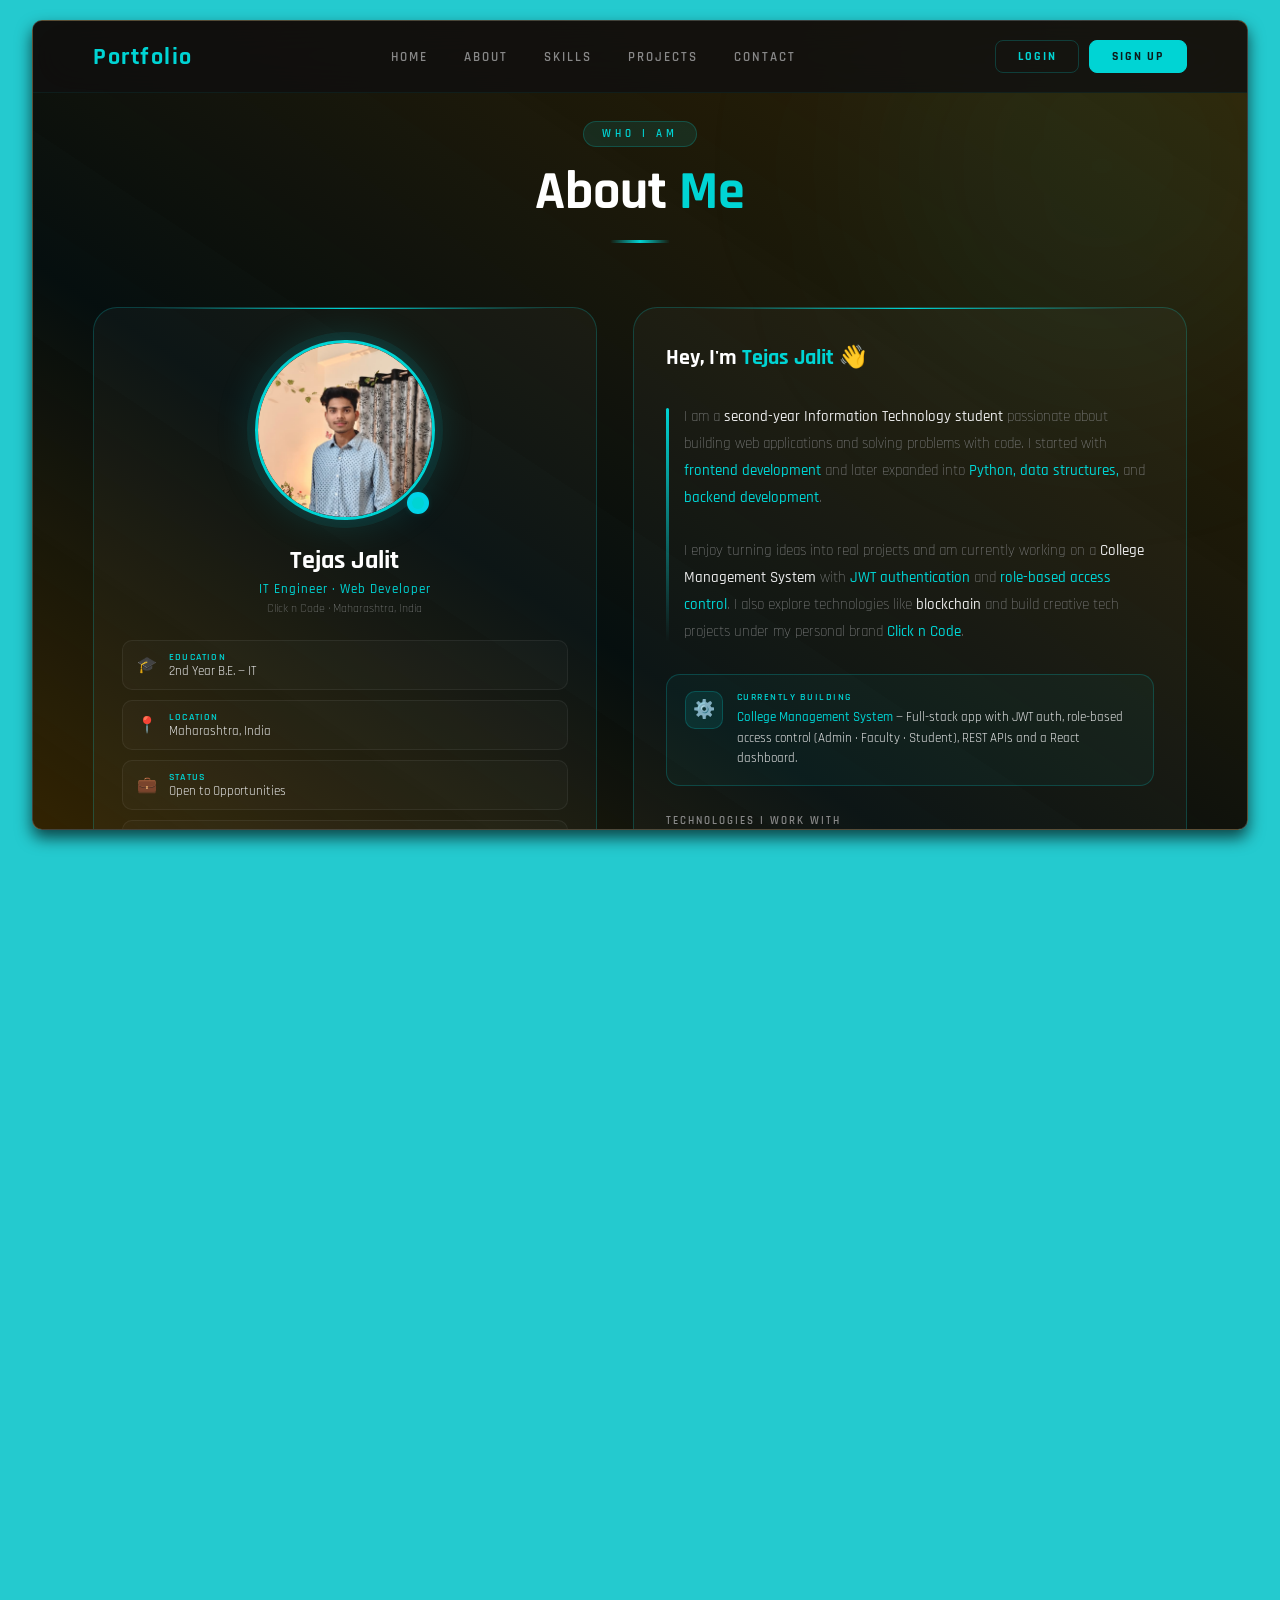
==== commit 6f7623a1: "Added new changes" ====
--- a/about.html
+++ b/about.html
@@ -484,7 +484,7 @@
           <span class="pill-icon">🎓</span>
           <div>
             <span class="pill-label">Education</span>
-            <span class="pill-val">2nd Year B-Tech — IT</span>
+            <span class="pill-val">2nd Year B.E. — IT</span>
           </div>
         </div>
         <div class="info-pill">
@@ -510,7 +510,7 @@
         </div>
       </div>
 
-      <a href="resume.pdf" download class="btn-cv">
+      <a href="./resume/Tejas_Jalit_resume.pdf" download class="btn-cv">
         <svg width="15" height="15" viewBox="0 0 24 24" fill="none" stroke="currentColor" stroke-width="2.5" stroke-linecap="round"><path d="M21 15v4a2 2 0 0 1-2 2H5a2 2 0 0 1-2-2v-4"/><polyline points="7 10 12 15 17 10"/><line x1="12" y1="15" x2="12" y2="3"/></svg>
         Download Resume
       </a>
@@ -570,7 +570,7 @@
   <div class="profiles-row">
 
     <!-- GitHub -->
-    <a href="https://github.com/tejasjalit" target="_blank" class="profile-card">
+    <a href="https://github.com/tejas-jalit-057" target="_blank" class="profile-card">
       <div class="pc-header">
         <div class="pc-logo">
           <svg width="22" height="22" viewBox="0 0 24 24" fill="#e8e8e8"><path d="M12 0C5.37 0 0 5.37 0 12c0 5.31 3.435 9.795 8.205 11.385.6.105.825-.255.825-.57 0-.285-.015-1.23-.015-2.235-3.015.555-3.795-.735-4.035-1.41-.135-.345-.72-1.41-1.23-1.695-.42-.225-1.02-.78-.015-.795.945-.015 1.62.87 1.845 1.23 1.08 1.815 2.805 1.305 3.495.99.105-.78.42-1.305.765-1.605-2.67-.3-5.46-1.335-5.46-5.925 0-1.305.465-2.385 1.23-3.225-.12-.3-.54-1.53.12-3.18 0 0 1.005-.315 3.3 1.23.96-.27 1.98-.405 3-.405s2.04.135 3 .405c2.295-1.56 3.3-1.23 3.3-1.23.66 1.65.24 2.88.12 3.18.765.84 1.23 1.905 1.23 3.225 0 4.605-2.805 5.625-5.475 5.925.435.375.81 1.095.81 2.22 0 1.605-.015 2.895-.015 3.3 0 .315.225.69.825.57A12.02 12.02 0 0 0 24 12c0-6.63-5.37-12-12-12z"/></svg>
@@ -584,11 +584,11 @@
       <div class="pc-line"></div>
       <div class="pc-stats">
         <div class="pc-stat">
-          <div class="pc-stat-n">30+</div>
+          <div class="pc-stat-n">12+</div>
           <div class="pc-stat-l">Repos</div>
         </div>
         <div class="pc-stat">
-          <div class="pc-stat-n">3+</div>
+          <div class="pc-stat-n">5+</div>
           <div class="pc-stat-l">Projects</div>
         </div>
         <div class="pc-stat">
@@ -603,7 +603,7 @@
     </a>
 
     <!-- LinkedIn -->
-    <a href="https://linkedin.com/in/tejasjalit" target="_blank" class="profile-card">
+    <a href="https://www.linkedin.com/in/tejas-jalit-33590031a/" target="_blank" class="profile-card">
       <div class="pc-header">
         <div class="pc-logo">
           <svg width="22" height="22" viewBox="0 0 24 24" fill="#0a66c2"><path d="M20.447 20.452h-3.554v-5.569c0-1.328-.027-3.037-1.852-3.037-1.853 0-2.136 1.445-2.136 2.939v5.667H9.351V9h3.414v1.561h.046c.477-.9 1.637-1.85 3.37-1.85 3.601 0 4.267 2.37 4.267 5.455v6.286zM5.337 7.433a2.062 2.062 0 0 1-2.063-2.065 2.064 2.064 0 1 1 2.063 2.065zm1.782 13.019H3.555V9h3.564v11.452zM22.225 0H1.771C.792 0 0 .774 0 1.729v20.542C0 23.227.792 24 1.771 24h20.451C23.2 24 24 23.227 24 22.271V1.729C24 .774 23.2 0 22.222 0h.003z"/></svg>
@@ -617,7 +617,7 @@
       <div class="pc-line"></div>
       <div class="pc-stats">
         <div class="pc-stat">
-          <div class="pc-stat-n">500+</div>
+          <div class="pc-stat-n">50+</div>
           <div class="pc-stat-l">Connections</div>
         </div>
         <div class="pc-stat">
@@ -625,7 +625,7 @@
           <div class="pc-stat-l">Field</div>
         </div>
         <div class="pc-stat">
-          <div class="pc-stat-n">B-Tech</div>
+          <div class="pc-stat-n">B.E.</div>
           <div class="pc-stat-l">Degree</div>
         </div>
       </div>
@@ -636,7 +636,7 @@
     </a>
 
     <!-- LeetCode -->
-    <a href="https://leetcode.com/tejasjalit" target="_blank" class="profile-card">
+    <a href="https://leetcode.com/u/DSA_n_Code/" target="_blank" class="profile-card">
       <div class="pc-header">
         <div class="pc-logo">
           <svg width="22" height="22" viewBox="0 0 24 24" fill="#ffa116"><path d="M13.483 0a1.374 1.374 0 0 0-.961.438L7.116 6.226l-3.854 4.126a5.266 5.266 0 0 0-1.209 2.104 5.35 5.35 0 0 0-.125.513 5.527 5.527 0 0 0 .062 2.362 5.83 5.83 0 0 0 .349 1.017 5.938 5.938 0 0 0 1.271 1.818l4.277 4.193.039.038c2.248 2.165 5.852 2.133 8.063-.074l2.396-2.392c.54-.54.54-1.414.003-1.955a1.378 1.378 0 0 0-1.951-.003l-2.396 2.392a3.021 3.021 0 0 1-4.205.038l-.02-.019-4.276-4.193c-.652-.64-.972-1.469-.948-2.263a2.68 2.68 0 0 1 .066-.523 2.545 2.545 0 0 1 .619-1.164L9.13 8.114c1.058-1.134 3.204-1.27 4.43-.278l3.501 2.831c.593.48 1.461.387 1.94-.207a1.384 1.384 0 0 0-.207-1.943l-3.5-2.831c-.8-.647-1.766-1.045-2.774-1.202l2.015-2.158A1.384 1.384 0 0 0 13.483 0zm-2.866 12.815a1.38 1.38 0 0 0-1.38 1.382 1.38 1.38 0 0 0 1.38 1.382H20.79a1.38 1.38 0 0 0 1.38-1.382 1.38 1.38 0 0 0-1.38-1.382z"/></svg>
@@ -650,15 +650,15 @@
       <div class="pc-line"></div>
       <div class="pc-stats">
         <div class="pc-stat">
-          <div class="pc-stat-n" style="color:#00b8a9">40+</div>
+          <div class="pc-stat-n" style="color:#00b8a9">30+</div>
           <div class="pc-stat-l">Easy</div>
         </div>
         <div class="pc-stat">
-          <div class="pc-stat-n" style="color:#ffc01e">30+</div>
+          <div class="pc-stat-n" style="color:#ffc01e">10+</div>
           <div class="pc-stat-l">Medium</div>
         </div>
         <div class="pc-stat">
-          <div class="pc-stat-n" style="color:#ef4743">3+</div>
+          <div class="pc-stat-n" style="color:#ef4743">2+</div>
           <div class="pc-stat-l">Hard</div>
         </div>
       </div>
